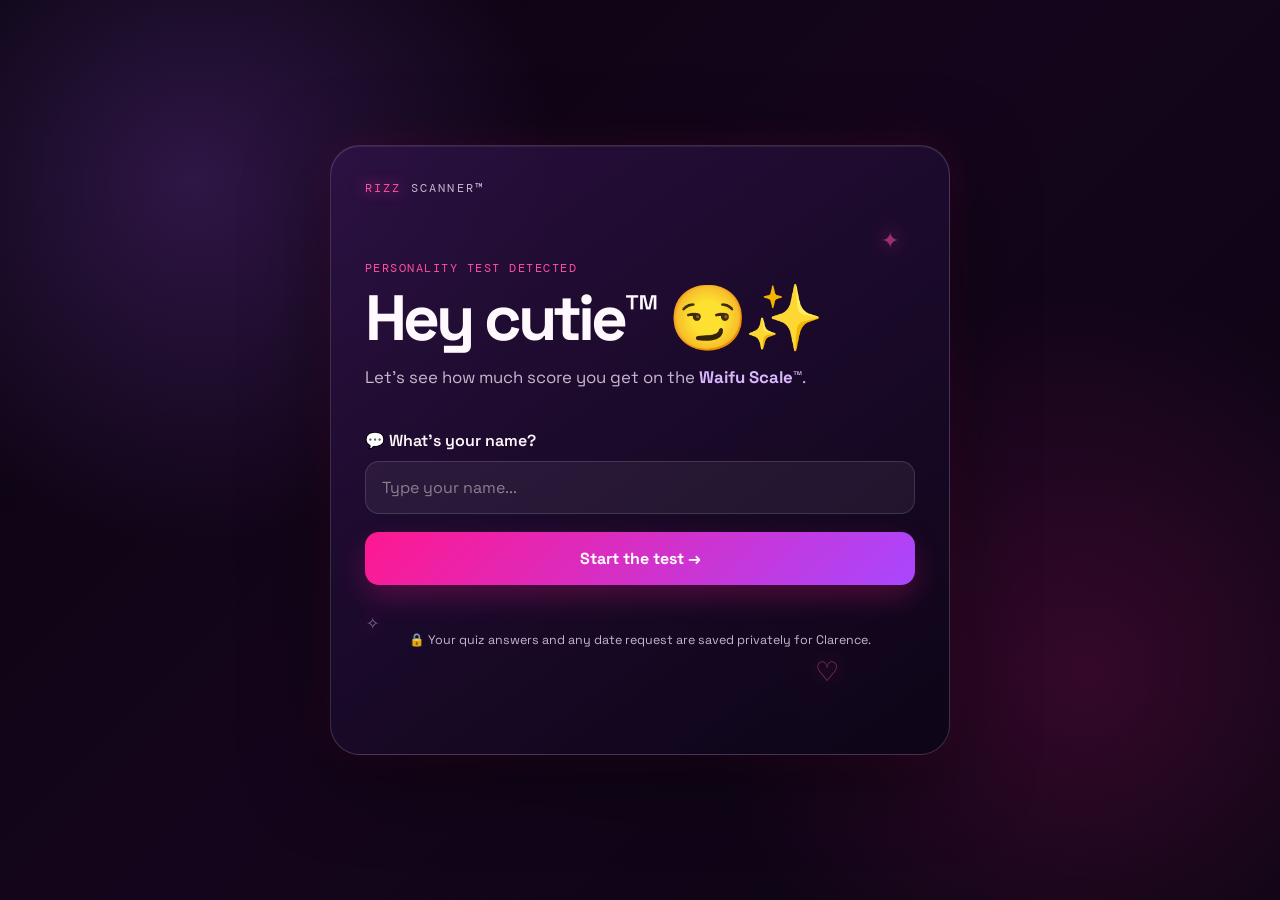
==== public/index.html @ cc7bba18 "Add files via upload" ====
<!DOCTYPE html>
<html lang="en">
<head>
  <meta charset="UTF-8" />
  <meta name="viewport" content="width=device-width, initial-scale=1.0" />
  <title>Rizz Scanner™</title>
  <link rel="stylesheet" href="style.css" />
</head>

<body>
  <main class="page-shell">
    <section class="quiz-card">
      <div class="sparkle sparkle-one">✦</div>
      <div class="sparkle sparkle-two">♡</div>
      <div class="sparkle sparkle-three">✧</div>

      <div class="brand">
        <span>RIZZ</span> SCANNER™
      </div>

      <div id="intro-screen" class="screen active">
        <p class="eyebrow">PERSONALITY TEST DETECTED</p>

        <h1>Hey cutie™ <span>😏✨</span></h1>

        <p class="intro-text">
          Let's see how much score you get on the
          <strong>Waifu Scale™</strong>.
        </p>

        <div class="name-box">
          <label for="name-input">💬 What's your name?</label>

          <input
            id="name-input"
            type="text"
            maxlength="24"
            placeholder="Type your name..."
            autocomplete="name"
          />
        </div>

        <button id="start-btn" class="main-btn">
          Start the test <span>→</span>
        </button>

        <p id="name-error" class="error-text"></p>

        <p class="data-note">
          🔒 Your quiz answers and any date request are saved privately for Clarence.
        </p>
      </div>

      <div id="question-screen" class="screen">
        <div class="top-row">
          <span id="question-count">Question 1 of 8</span>
          <span id="score-preview">Rizz points: 0</span>
        </div>

        <div class="progress-track">
          <div id="progress-fill" class="progress-fill"></div>
        </div>

        <p id="question-emoji" class="question-emoji">💘</p>
        <h2 id="question-text">Are you in a relationship?</h2>

        <div class="answer-buttons">
          <button class="answer-btn yes-btn" data-answer="yes">
            Yes
            <span>♡</span>
          </button>

          <button class="answer-btn no-btn" data-answer="no">
            No
            <span>✕</span>
          </button>
        </div>

        <p class="tiny-text">
          Answer honestly... the scanner knows 👀
        </p>
      </div>

      <div id="loading-screen" class="screen loading-screen">
        <div class="scanner-wrap">
          <div class="scanner-orbit orbit-one"></div>
          <div class="scanner-orbit orbit-two"></div>
          <div class="scanner-core">💗</div>
        </div>

        <h2>Calculating Rizz score...</h2>

        <p id="loading-message">
          Checking playlist taste...
        </p>

        <div class="loading-bar">
          <div id="loading-fill"></div>
        </div>
      </div>

      <div id="result-screen" class="screen result-screen">
        <p class="eyebrow">🤖 FINAL VERDICT</p>

        <div class="score-circle">
          <span id="final-score">0</span>
          <small>/10</small>
        </div>

        <h2 id="result-name">Your Rizz rating is:</h2>

        <p id="result-message" class="result-message"></p>
        <p id="extra-message" class="extra-message"></p>
        <p id="save-status" class="save-status" aria-live="polite"></p>

        <a
          id="fate-link"
          class="fate-link"
          href="#"
          target="_blank"
          rel="noopener noreferrer"
        >
          Watch your fate unfold 💘
        </a>

        <p id="redirect-message" class="redirect-message"></p>

        <button id="restart-btn" class="restart-btn">
          Try again ↻
        </button>
      </div>
    </section>
  </main>

  <div id="date-modal" class="date-modal" aria-hidden="true">
    <section class="date-modal-card" role="dialog" aria-modal="true">
      <button
        id="close-booking-btn"
        class="modal-close"
        type="button"
        aria-label="Close date popup"
      >
        ×
      </button>

      <p class="eyebrow">💘 DATE REQUEST UNLOCKED</p>

      <h2>Pick a time that suits you</h2>

      <p class="booking-intro">
        You said yes, so now pick your preferred date and time 😏
      </p>

      <form id="booking-form">
        <div class="booking-fields">
          <div class="date-field">
            <label for="date-input">🗓️ Preferred date</label>
            <input id="date-input" type="date" required />
          </div>

          <div class="date-field">
            <label for="time-input">🕒 Preferred time</label>
            <input id="time-input" type="time" required />
          </div>
        </div>

        <div class="date-field">
          <label for="note-input">💬 Optional date idea</label>

          <textarea
            id="note-input"
            maxlength="120"
            placeholder="Coffee, food, arcade, beach walk..."
          ></textarea>
        </div>

        <p class="timezone-note">
          Times are set as Melbourne time.
        </p>

        <p id="booking-error" class="error-text"></p>

        <button type="submit" class="main-btn">
          Open Google Calendar 💗
        </button>

        <button
          id="skip-booking-btn"
          type="button"
          class="skip-booking-btn"
        >
          Maybe later
        </button>
      </form>
    </section>
  </div>

  <script src="script.js"></script>
</body>
</html>
---- public/style.css ----
@import url("https://fonts.googleapis.com/css2?family=DM+Mono:wght@400;500&family=Space+Grotesk:wght@400;500;600;700&display=swap");

:root {
  --pink: #ff4fa3;
  --hot-pink: #ff1890;
  --purple: #a855f7;
  --soft-purple: #d9b7ff;
  --white: #fff8fc;
  --muted: #c7b6cc;
  --line: rgba(255, 255, 255, 0.13);
  --green: #69ffad;
  --red: #ff6b8c;
}

* {
  box-sizing: border-box;
}

body {
  margin: 0;
  min-height: 100vh;
  overflow-x: hidden;
  font-family: "Space Grotesk", sans-serif;
  color: var(--white);
  background:
    radial-gradient(circle at 15% 20%, rgba(168, 85, 247, 0.22), transparent 28%),
    radial-gradient(circle at 85% 75%, rgba(255, 24, 144, 0.16), transparent 30%),
    linear-gradient(135deg, #08040f, #15051c 48%, #090512);
}

body.modal-open {
  overflow: hidden;
}

body::before {
  content: "";
  position: fixed;
  inset: 0;
  pointer-events: none;
  opacity: 0.3;
  background-image:
    linear-gradient(rgba(255, 255, 255, 0.02) 1px, transparent 1px),
    linear-gradient(90deg, rgba(255, 255, 255, 0.02) 1px, transparent 1px);
  background-size: 32px 32px;
}

.page-shell {
  min-height: 100vh;
  display: grid;
  place-items: center;
  padding: 28px 16px;
}

.quiz-card {
  position: relative;
  width: min(100%, 620px);
  min-height: 610px;
  overflow: hidden;
  padding: 34px;
  border: 1px solid rgba(255, 255, 255, 0.16);
  border-radius: 30px;
  background:
    linear-gradient(145deg, rgba(46, 18, 70, 0.82), rgba(12, 5, 22, 0.94));
  box-shadow:
    0 20px 80px rgba(0, 0, 0, 0.5),
    0 0 36px rgba(255, 24, 144, 0.12),
    inset 0 1px 0 rgba(255, 255, 255, 0.08);
}

.brand {
  position: relative;
  z-index: 2;
  font-family: "DM Mono", monospace;
  font-size: 0.75rem;
  letter-spacing: 0.18em;
  color: var(--muted);
}

.brand span {
  color: var(--pink);
  text-shadow: 0 0 15px var(--pink);
}

.screen {
  position: relative;
  z-index: 2;
  display: none;
  min-height: 500px;
  padding-top: 65px;
  animation: fade-up 0.45s ease;
}

.screen.active {
  display: block;
}

.eyebrow {
  margin: 0 0 10px;
  font-family: "DM Mono", monospace;
  font-size: 0.72rem;
  letter-spacing: 0.13em;
  color: var(--pink);
}

h1,
h2,
p {
  margin-top: 0;
}

h1 {
  margin-bottom: 14px;
  font-size: clamp(2.25rem, 7vw, 4rem);
  line-height: 1;
  letter-spacing: -0.06em;
}

h1 span {
  display: inline-block;
  animation: bounce 1.8s infinite;
}

h2 {
  font-size: clamp(1.65rem, 4vw, 2.35rem);
  line-height: 1.15;
  letter-spacing: -0.045em;
}

.intro-text,
.booking-intro {
  max-width: 460px;
  color: var(--muted);
  font-size: 1.05rem;
  line-height: 1.65;
}

.intro-text strong {
  color: var(--soft-purple);
}

.name-box {
  margin-top: 38px;
}

.name-box label,
.date-field label {
  display: block;
  margin-bottom: 10px;
  font-weight: 600;
}

input,
textarea {
  width: 100%;
  border: 1px solid var(--line);
  outline: none;
  border-radius: 14px;
  padding: 15px 16px;
  color: var(--white);
  font: inherit;
  color-scheme: dark;
  background: rgba(255, 255, 255, 0.06);
  transition: 0.2s ease;
}

textarea {
  min-height: 92px;
  resize: vertical;
}

input::placeholder,
textarea::placeholder {
  color: #8c7d91;
}

input:focus,
textarea:focus {
  border-color: var(--pink);
  box-shadow: 0 0 0 4px rgba(255, 79, 163, 0.13);
}

.main-btn,
.answer-btn,
.restart-btn,
.fate-link,
.skip-booking-btn {
  border: 0;
  cursor: pointer;
  font: inherit;
  font-weight: 700;
  transition: transform 0.2s ease, box-shadow 0.2s ease;
}

.main-btn {
  width: 100%;
  margin-top: 18px;
  padding: 16px 20px;
  border-radius: 14px;
  color: white;
  background: linear-gradient(135deg, var(--hot-pink), #a947ff);
  box-shadow: 0 12px 28px rgba(255, 24, 144, 0.24);
}

.main-btn:hover,
.answer-btn:hover,
.restart-btn:hover,
.fate-link:hover,
.skip-booking-btn:hover {
  transform: translateY(-3px);
}

.error-text {
  min-height: 20px;
  margin-top: 12px;
  font-size: 0.88rem;
  color: var(--red);
}

.top-row {
  display: flex;
  justify-content: space-between;
  gap: 12px;
  color: var(--muted);
  font-family: "DM Mono", monospace;
  font-size: 0.73rem;
}

.progress-track {
  width: 100%;
  height: 7px;
  margin: 16px 0 52px;
  overflow: hidden;
  border-radius: 999px;
  background: rgba(255, 255, 255, 0.09);
}

.progress-fill {
  width: 12.5%;
  height: 100%;
  border-radius: inherit;
  background: linear-gradient(90deg, var(--hot-pink), var(--purple));
  box-shadow: 0 0 16px rgba(255, 24, 144, 0.8);
  transition: width 0.35s ease;
}

.question-emoji {
  margin-bottom: 12px;
  font-size: 3.3rem;
  filter: drop-shadow(0 0 12px rgba(255, 79, 163, 0.45));
}

.answer-buttons {
  display: grid;
  grid-template-columns: 1fr 1fr;
  gap: 14px;
  margin-top: 38px;
}

.answer-btn {
  min-height: 130px;
  border: 1px solid var(--line);
  border-radius: 20px;
  color: var(--white);
  font-size: 1.35rem;
  background: rgba(255, 255, 255, 0.05);
}

.answer-btn span {
  display: block;
  margin-top: 10px;
  font-size: 1.65rem;
}

.yes-btn:hover {
  border-color: var(--green);
  box-shadow: 0 0 25px rgba(105, 255, 173, 0.17);
}

.no-btn:hover {
  border-color: var(--red);
  box-shadow: 0 0 25px rgba(255, 107, 140, 0.16);
}

.tiny-text {
  margin-top: 25px;
  color: #9d8ba4;
  text-align: center;
  font-size: 0.86rem;
}

.loading-screen,
.result-screen {
  text-align: center;
}

.loading-screen {
  padding-top: 90px;
}

.scanner-wrap {
  position: relative;
  width: 150px;
  height: 150px;
  margin: 0 auto 44px;
}

.scanner-core {
  position: absolute;
  inset: 42px;
  z-index: 2;
  display: grid;
  place-items: center;
  border-radius: 50%;
  font-size: 2.25rem;
  background: rgba(255, 79, 163, 0.15);
  box-shadow: 0 0 30px rgba(255, 79, 163, 0.6);
}

.scanner-orbit {
  position: absolute;
  inset: 0;
  border: 2px solid rgba(255, 79, 163, 0.8);
  border-right-color: transparent;
  border-radius: 50%;
  animation: spin 1.2s linear infinite;
}

.orbit-two {
  inset: 18px;
  border-color: rgba(168, 85, 247, 0.9);
  border-left-color: transparent;
  animation-direction: reverse;
  animation-duration: 0.85s;
}

.loading-bar {
  width: min(100%, 360px);
  height: 9px;
  margin: 30px auto 0;
  overflow: hidden;
  border-radius: 999px;
  background: rgba(255, 255, 255, 0.08);
}

#loading-fill {
  width: 0%;
  height: 100%;
  border-radius: inherit;
  background: linear-gradient(90deg, var(--purple), var(--pink));
  box-shadow: 0 0 18px rgba(255, 79, 163, 0.72);
  transition: width 0.45s ease;
}

.result-screen {
  padding-top: 50px;
}

.score-circle {
  width: 172px;
  height: 172px;
  display: flex;
  align-items: baseline;
  justify-content: center;
  margin: 22px auto 28px;
  border: 2px solid rgba(255, 79, 163, 0.72);
  border-radius: 50%;
  background:
    radial-gradient(circle, rgba(255, 79, 163, 0.19), rgba(168, 85, 247, 0.08), transparent 70%);
  box-shadow:
    0 0 25px rgba(255, 79, 163, 0.28),
    inset 0 0 25px rgba(168, 85, 247, 0.13);
}

.score-circle span {
  font-size: 4.8rem;
  font-weight: 700;
  letter-spacing: -0.09em;
}

.score-circle small {
  margin-left: 7px;
  color: var(--muted);
  font-family: "DM Mono", monospace;
}

.result-message {
  max-width: 430px;
  margin: 0 auto;
  font-size: 1.08rem;
  line-height: 1.6;
}

.extra-message {
  min-height: 22px;
  margin: 10px auto 0;
  color: var(--soft-purple);
}

.fate-link {
  display: inline-block;
  margin-top: 27px;
  padding: 14px 21px;
  border-radius: 13px;
  color: white;
  text-decoration: none;
  background: linear-gradient(135deg, #8e3cff, #ff2f9c);
  box-shadow: 0 12px 25px rgba(168, 85, 247, 0.22);
}

.redirect-message {
  min-height: 20px;
  margin-top: 12px;
  color: var(--muted);
  font-size: 0.84rem;
}

.restart-btn {
  display: block;
  margin: 17px auto 0;
  padding: 10px 14px;
  color: var(--muted);
  background: transparent;
}

.restart-btn:hover {
  color: var(--white);
}

.sparkle {
  position: absolute;
  z-index: 1;
  color: var(--pink);
  opacity: 0.55;
  text-shadow: 0 0 18px var(--pink);
  animation: float 4s ease-in-out infinite;
}

.sparkle-one {
  top: 80px;
  right: 50px;
  font-size: 1.4rem;
}

.sparkle-two {
  right: 110px;
  bottom: 65px;
  font-size: 1.7rem;
  animation-delay: 1.1s;
}

.sparkle-three {
  left: 35px;
  bottom: 120px;
  color: var(--soft-purple);
  animation-delay: 2s;
}

/* Booking popup */

.date-modal {
  position: fixed;
  z-index: 50;
  inset: 0;
  display: grid;
  place-items: center;
  padding: 18px;
  pointer-events: none;
  opacity: 0;
  visibility: hidden;
  background: rgba(4, 1, 10, 0.75);
  backdrop-filter: blur(10px);
  transition: opacity 0.25s ease, visibility 0.25s ease;
}

.date-modal.show {
  pointer-events: auto;
  opacity: 1;
  visibility: visible;
}

.date-modal-card {
  position: relative;
  width: min(100%, 520px);
  max-height: 92vh;
  overflow-y: auto;
  padding: 30px;
  border: 1px solid rgba(255, 79, 163, 0.38);
  border-radius: 26px;
  background:
    radial-gradient(circle at top right, rgba(255, 24, 144, 0.18), transparent 32%),
    linear-gradient(145deg, #2b0d3f, #100518);
  box-shadow:
    0 24px 90px rgba(0, 0, 0, 0.65),
    0 0 45px rgba(255, 24, 144, 0.18);
  transform: translateY(15px) scale(0.97);
  transition: transform 0.25s ease;
}

.date-modal.show .date-modal-card {
  transform: translateY(0) scale(1);
}

.modal-close {
  position: absolute;
  top: 14px;
  right: 17px;
  border: 0;
  cursor: pointer;
  color: var(--muted);
  background: transparent;
  font-size: 2rem;
}

.modal-close:hover {
  color: var(--white);
}

.booking-fields {
  display: grid;
  grid-template-columns: 1fr 1fr;
  gap: 13px;
}

.date-field {
  margin-top: 17px;
}

.timezone-note {
  margin: 12px 0 0;
  color: var(--soft-purple);
  font-size: 0.83rem;
}

.skip-booking-btn {
  width: 100%;
  margin-top: 13px;
  padding: 10px;
  color: var(--muted);
  background: transparent;
}

.skip-booking-btn:hover {
  color: var(--white);
}

@keyframes fade-up {
  from {
    opacity: 0;
    transform: translateY(13px);
  }

  to {
    opacity: 1;
    transform: translateY(0);
  }
}

@keyframes spin {
  to {
    transform: rotate(360deg);
  }
}

@keyframes float {
  50% {
    transform: translateY(-13px) rotate(12deg);
  }
}

@keyframes bounce {
  50% {
    transform: translateY(-7px) rotate(8deg);
  }
}

@media (max-width: 520px) {
  .quiz-card {
    min-height: 590px;
    padding: 25px;
    border-radius: 24px;
  }

  .screen {
    padding-top: 50px;
  }

  .answer-buttons,
  .booking-fields {
    gap: 10px;
  }

  .answer-btn {
    min-height: 115px;
  }

  .date-modal-card {
    padding: 25px 20px;
  }
}
/* D1 save status */
.data-note {
  margin: 14px 0 0;
  color: var(--muted);
  font-size: 0.78rem;
  line-height: 1.45;
  text-align: center;
}

.save-status {
  min-height: 20px;
  margin: 13px auto 0;
  font-size: 0.84rem;
  color: var(--muted);
}

.save-status.saving {
  color: var(--soft-purple);
}

.save-status.saved {
  color: var(--green);
}

.save-status.error {
  color: var(--red);
}
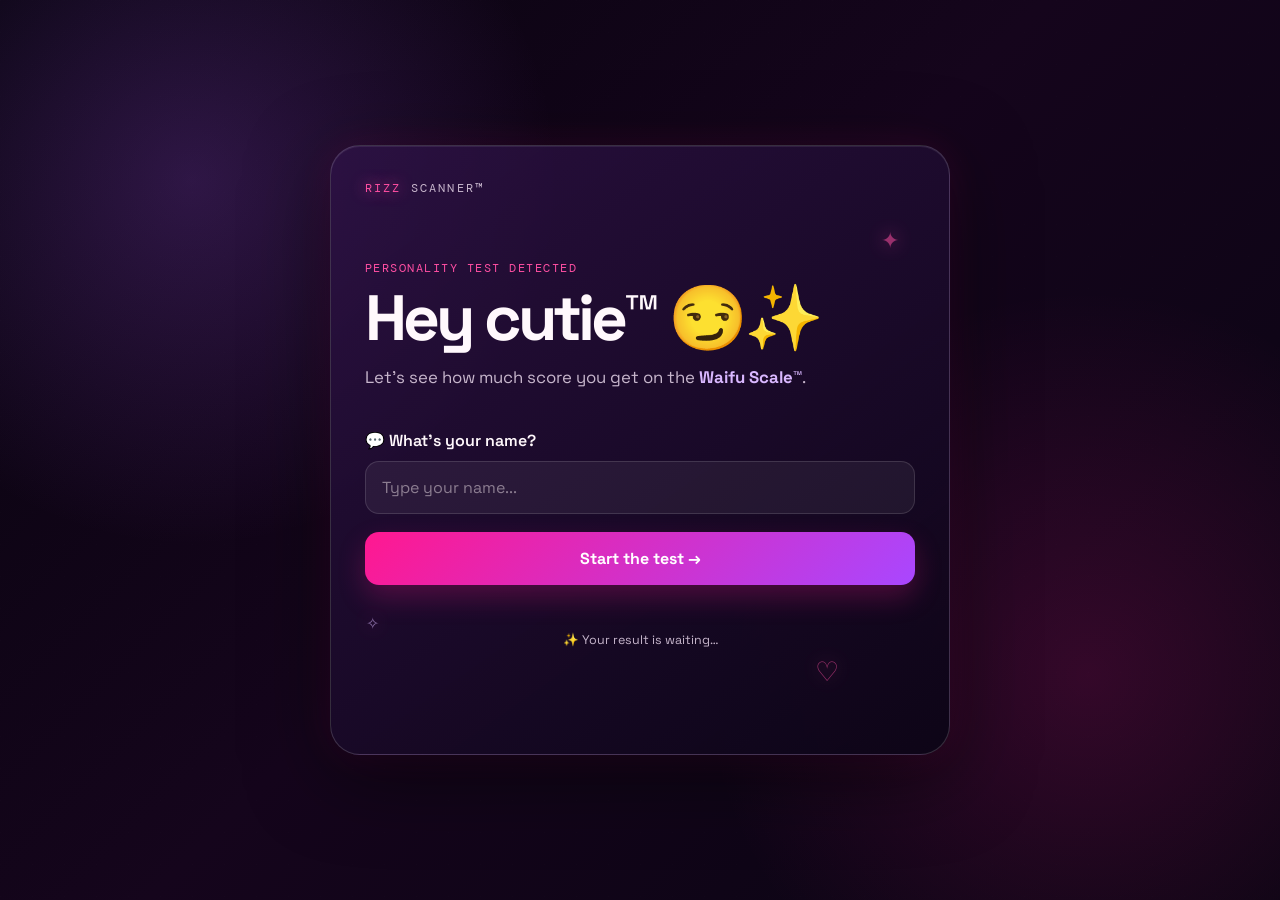
==== commit bdda049f: "Update index.html" ====
--- a/public/index.html
+++ b/public/index.html
@@ -47,7 +47,7 @@
         <p id="name-error" class="error-text"></p>
 
         <p class="data-note">
-          🔒 Your quiz answers and any date request are saved privately for Clarence.
+          ✨ Your result is waiting…
         </p>
       </div>
 
